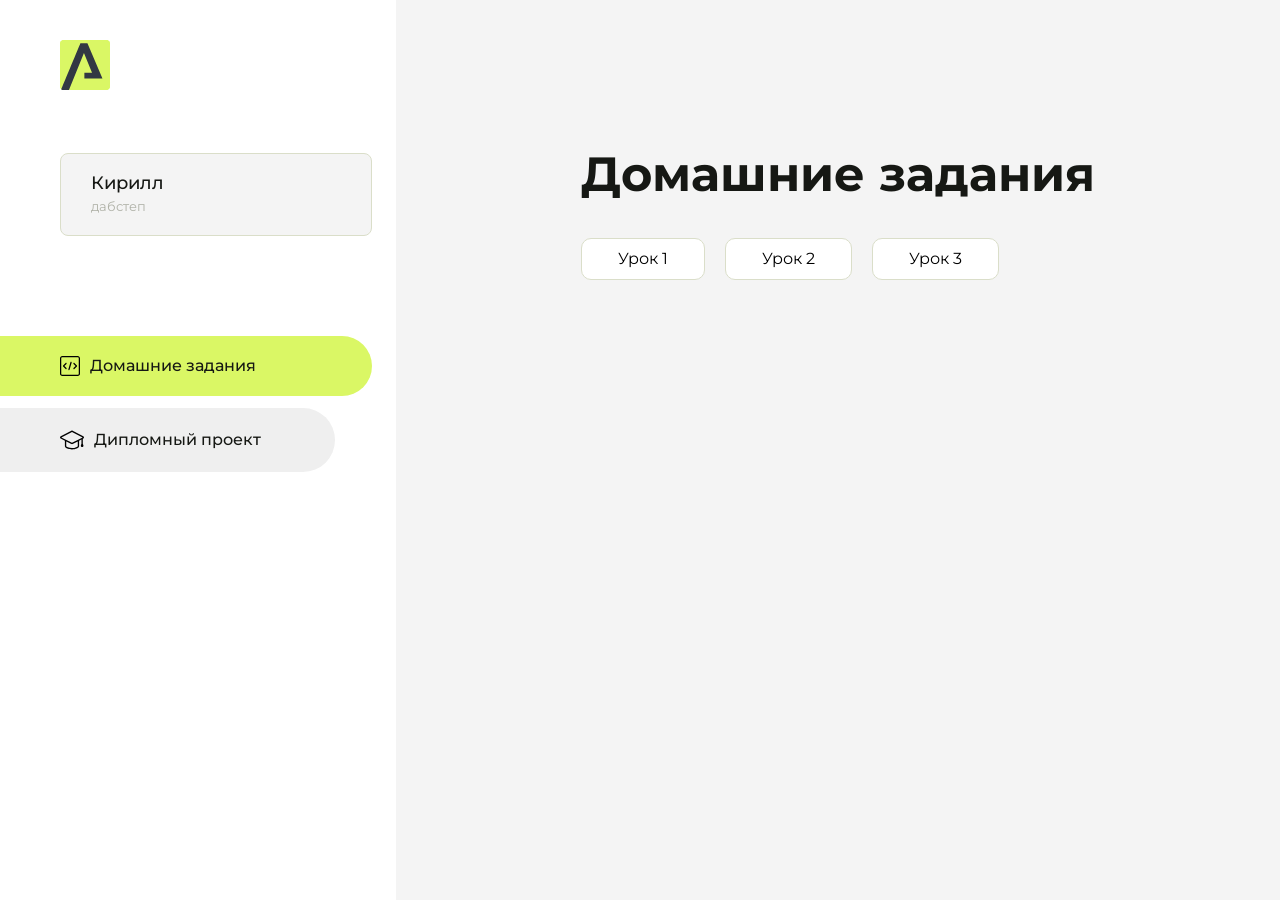
==== index.html @ a3d60d06 "Update index.html" ====
<!DOCTYPE html>
<html lang="en">
<head>
    <meta charset="UTF-8">
    <meta name="viewport" content="width=device-width, initial-scale=1.0">
    <title>Домашняя работа</title>
    <link rel="shortcut icon" href="src/logo.ico" type="image/x-icon">
    <link rel="preconnect" href="https://fonts.googleapis.com">
    <link rel="preconnect" href="https://fonts.gstatic.com" crossorigin>
    <link href="https://fonts.googleapis.com/css2?family=Montserrat:wght@400;500;700&family=Rubik:wght@500&display=swap"
          rel="stylesheet">
    <link rel="stylesheet" href="src/style.css">
</head>
<body id="body">
<div class="overlay" id="overlay"></div>
<div class="layout">
    <div class="burger" id="burger">
        <svg viewBox="0 0 24 24" fill="none" xmlns="http://www.w3.org/2000/svg">
            <g id="SVGRepo_bgCarrier" stroke-width="0"></g>
            <g id="SVGRepo_tracerCarrier" stroke-linecap="round" stroke-linejoin="round"></g>
            <g id="SVGRepo_iconCarrier">
                <path d="M4 18L20 18" stroke="#DAF765" stroke-width="2" stroke-linecap="round"></path>
                <path d="M4 12L20 12" stroke="#DAF765" stroke-width="2" stroke-linecap="round"></path>
                <path d="M4 6L20 6" stroke="#DAF765" stroke-width="2" stroke-linecap="round"></path>
            </g>
        </svg>
    </div>
    <aside class="sidebar" id="sidebar">
        <div class="sidebar__inner">
            <div class="logo">
                <svg width="50" height="50" viewBox="0 0 50 50" fill="none" xmlns="http://www.w3.org/2000/svg">
                    <g clip-path="url(#clip0_513_74730)">
                        <path d="M46.17 -0.257004H3.83C1.57281 -0.257004 -0.257 1.57281 -0.257 3.83V46.17C-0.257 48.4272 1.57281 50.257 3.83 50.257H46.17C48.4272 50.257 50.257 48.4272 50.257 46.17V3.83C50.257 1.57281 48.4272 -0.257004 46.17 -0.257004Z"
                              fill="#DAF765"/>
                        <path d="M24.375 38.4H42.461L27.441 3.1585H20.4355C20.4355 3.1585 6.7895 35.881 1.1945 49.294C2.015 50.0275 3.0945 50.257 3.6945 50.257H8.8445L23.954 13.07L32.0465 32.8285H24.375V38.4Z"
                              fill="#323843"/>
                    </g>
                    <defs>
                        <clipPath id="clip0_513_74730">
                            <rect width="50" height="50" fill="white"/>
                        </clipPath>
                    </defs>
                </svg>
            </div>
            <div class="sidebar__user">
                <div class="sidebar__name">Кирилл</div>
                <div class="sidebar__text">дабстеп</div>
            </div>
            <div class="sidebar__tabs">
                <div class="sidebar__item">
                    <button class="sidebar__button active" id="tasks">
                        <svg xmlns="http://www.w3.org/2000/svg" width="20" height="20" viewBox="0 0 20 20" fill="none">
                            <g clip-path="url(#clip0_704_74543)">
                                <path d="M17.7083 20H2.29167C1.0275 20 0 18.9725 0 17.7083V2.29167C0 1.0275 1.0275 0 2.29167 0H17.7083C18.9725 0 20 1.0275 20 2.29167V17.7083C20 18.9725 18.9725 20 17.7083 20ZM2.29167 1.25C1.7175 1.25 1.25 1.7175 1.25 2.29167V17.7083C1.25 18.2825 1.7175 18.75 2.29167 18.75H17.7083C18.2825 18.75 18.75 18.2825 18.75 17.7083V2.29167C18.75 1.7175 18.2825 1.25 17.7083 1.25H2.29167Z"
                                      fill="black"/>
                                <path d="M6.04167 13.125C5.88167 13.125 5.72167 13.0642 5.6 12.9417L3.1 10.4417C2.85583 10.1975 2.85583 9.80167 3.1 9.5575L5.6 7.0575C5.84417 6.81333 6.24 6.81333 6.48417 7.0575C6.72833 7.30167 6.72833 7.6975 6.48417 7.94167L4.42583 10L6.48417 12.0583C6.72833 12.3025 6.72833 12.6983 6.48417 12.9425C6.36167 13.0642 6.20167 13.125 6.04167 13.125Z"
                                      fill="black"/>
                                <path d="M8.95833 14.1667C8.9 14.1667 8.84 14.1583 8.78167 14.1417C8.45083 14.0442 8.26083 13.6967 8.35833 13.3658L10.4417 6.28251C10.5392 5.95084 10.8892 5.76417 11.2175 5.85917C11.5483 5.95667 11.7383 6.30417 11.6408 6.63501L9.5575 13.7183C9.47833 13.9908 9.22833 14.1667 8.95833 14.1667Z"
                                      fill="black"/>
                                <path d="M13.9583 13.125C13.7983 13.125 13.6383 13.0642 13.5167 12.9417C13.2725 12.6975 13.2725 12.3017 13.5167 12.0575L15.575 9.99916L13.5167 7.94083C13.2725 7.69666 13.2725 7.30083 13.5167 7.05666C13.7608 6.81249 14.1567 6.81249 14.4008 7.05666L16.9008 9.55666C17.145 9.80083 17.145 10.1967 16.9008 10.4408L14.4008 12.9408C14.2783 13.0642 14.1183 13.125 13.9583 13.125Z"
                                      fill="black"/>
                            </g>
                            <defs>
                                <clipPath id="clip0_704_74543">
                                    <rect width="20" height="20" fill="white"/>
                                </clipPath>
                            </defs>
                        </svg>
                        <span>Домашние задания</span></button>
                </div>
                <div class="sidebar__item">
                    <button class="sidebar__button" id="diplom">
                        <svg xmlns="http://www.w3.org/2000/svg" width="24" height="24" viewBox="0 0 24 24" fill="none">
                            <g clip-path="url(#clip0_704_74553)">
                                <path d="M23.2628 10.5971C23.7176 10.365 24 9.90375 24 9.39337C24 8.883 23.7176 8.42175 23.2628 8.18962L12.6135 2.75362C12.2291 2.55824 11.7705 2.55787 11.3854 2.75399L0.736875 8.19C0.282375 8.42175 0 8.883 0 9.39337C0 9.90375 0.282375 10.365 0.736875 10.5971L4.89038 12.7177V18.2074C4.89038 19.8154 8.412 21.393 12 21.393C15.5884 21.393 19.1096 19.815 19.1096 18.2074V12.7174L21.4609 11.517V15.8017L20.901 17.2305C20.7409 17.6389 20.7934 18.0994 21.0405 18.4616C21.2876 18.8246 21.6979 19.041 22.1366 19.041C22.5754 19.041 22.9852 18.8246 23.2324 18.462C23.4795 18.099 23.532 17.6385 23.3719 17.2301L22.8124 15.8021V10.827L23.2628 10.5971ZM17.7623 18.1721C17.6198 18.6375 15.3491 20.0419 12 20.0419C8.65088 20.0419 6.38025 18.6375 6.2415 18.2074V12.3037L6.23887 12.3019C6.23812 12.057 6.1065 11.8207 5.87325 11.7019L1.3515 9.39337L12 3.95737L22.6489 9.39337L12 14.8294L5.87325 11.7019C5.54063 11.5331 4.6695 11.6674 4.5 12C4.33012 12.3322 4.55813 12.5479 4.89038 12.7177L11.3857 16.0331C11.5781 16.1314 11.7889 16.1805 12 16.1805C12.2107 16.1805 12.4222 16.1314 12.6146 16.0331L17.7593 13.407L17.7623 18.1721Z"
                                      fill="black"/>
                            </g>
                            <defs>
                                <clipPath id="clip0_704_74553">
                                    <rect width="24" height="24" fill="white"/>
                                </clipPath>
                            </defs>
                        </svg>
                        <span>Дипломный проект</span></button>
                </div>
            </div>
        </div>

    </aside>
    <div class="content">
        <div class="container">
            <div class="content__block" id="tasksBlock">
                <div class="content__title">Домашние задания</div>
                <ul class="content__list">
                    <li class="content__list-item">
                        <a href="govno/index.html">Урок 1</a>
                    </li>
                    <li class="content__list-item">
                        <a href="first/index.html">Урок 2</a>
                    </li>
                    <li class="content__list-item">
                        <a href="asdsdaasdsdasdaasd">Урок 3</a>
                    </li>
                </ul>
            </div>
            <div class="content__block hidden" id="diplomBlock">
                <div class="content__title">Дипломный проект</div>
                <div class="content__list-diplom">
                    <a href="ПАПКА-С-НОМЕРОМ-УРОКА">Ссылка на ДЗ</a>
                </div>
                <div class="content__decor">
                    <div class="content__decor-text">Давай проверим, чему ты научился!</div>
                    <div class="content__decor-img">
                        <img src="src/decor.png" alt="decor">
                    </div>
                </div>
            </div>
        </div>
    </div>
</div>
<script src="src/index.js"></script>
</body>
</html>
---- src/style.css ----
*{padding: 0;margin: 0;border: 0;}
*,*:before,*:after{-webkit-box-sizing: border-box;box-sizing: border-box;}
:focus,:active{outline: none;}
a:focus,a:active{outline: none;}
nav,footer,header,aside{display: block;}
html,body{
    height:100%;width:100%;
    font-size:100%;line-height:1;-ms-text-size-adjust:100%;-moz-text-size-adjust:100%;-webkit-text-size-adjust:100%;}
input,button,textarea{font-family:inherit;}
input::-ms-clear{display: none;}
button{cursor: pointer;}
button::-moz-focus-inner{padding:0;border:0;}
a,a:visited{text-decoration: none;}
a:hover{text-decoration: none;}
ul li{list-style: none;}
img{vertical-align: top;}
h1,h2,h3,h4,h5,h6{font-size:inherit;font-weight: inherit;}
a{color:inherit;}



body {
    font-family: "Montserrat",SansSerif;
    color: black;
}

body.overflow {
    overflow: hidden;
}



.layout {
    display: -webkit-box;
    display: -ms-flexbox;
    display: flex;
    min-height: 100vh;
}

.sidebar {
    padding: 40px 24px 40px 0;
    -ms-flex-negative: 0;
    flex-shrink: 0;
    background-color: white;
}



.content {
    -webkit-box-flex: 1;
    -ms-flex-positive: 1;
    flex-grow: 1;
    background-color: #F4F4F4;
}

.container {
    display: -webkit-box;
    display: -ms-flexbox;
    display: flex;
    -webkit-box-orient: vertical;
    -webkit-box-direction: normal;
    -ms-flex-direction: column;
    flex-direction: column;
    -webkit-box-pack: center;
    -ms-flex-pack: center;
    justify-content: center;
    -webkit-box-align: center;
    -ms-flex-align: center;
    align-items: center;
    padding: 150px 60px 80px 60px;
}


.logo {
    margin-left: 60px;
    margin-bottom: 60px;
}

.sidebar__user {
    background-color: #F4F4F4;
    padding: 20px 30px;
    margin-left: 60px;
    margin-bottom: 100px;
    border-radius: 8px;
    border: 1px solid #DADEC9;
}

.sidebar__name {
    color:#161814;
    font-size: 18px;
    font-weight: 500;
    margin-bottom: 6px;
}

.sidebar__text {
    color: #AFB1A7;
    font-size: 13px;
    font-weight: 400;
    line-height: 130%; /* 16.9px */
}

.sidebar__item {
    width: 372px;
}

.sidebar__button {
    display: -webkit-box;
    display: -ms-flexbox;
    display: flex;
    -webkit-box-align: center;
    -ms-flex-align: center;
    align-items: center;
    gap: 10px;
    padding: 20px 60px;
    margin-bottom: 12px;
    border-radius: 0px 100px 100px 0px;
    -webkit-transition: all .5s;
    -o-transition: all .5s;
    transition: all .5s;
    cursor: pointer;
    width: 90%;
    color:#161814;
    font-size: 16px;
    font-weight: 500;
}

.sidebar__button.active , .sidebar__button:hover {
    width: 100%;
    background-color: #DAF765;
}


.content__title {
    color: #161814;
    font-size: 48px;
    font-weight: 700;
    margin-bottom: 40px;
}

.content__list {
    display: -webkit-box;
    display: -ms-flexbox;
    display: flex;
    -webkit-box-align: center;
    -ms-flex-align: center;
    align-items: center;
    -ms-flex-wrap: wrap;
    flex-wrap: wrap;
    gap: 20px;
}



.content__list-item  {
    cursor: pointer;
    padding: 12px 18px;
    background-color: #fff;
    border-radius: 10px;
    border: 1px solid #DADEC9;
    -webkit-transition: all .3s;
    -o-transition: all .3s;
    transition: all .3s;
}

.content__list-item:hover,.content__list-diplom:hover {
    background-color: #AFB1A7;
}

li a {
    padding: 12px 18px;

}


.content__list-diplom {
    -webkit-transition: all .3s;
    -o-transition: all .3s;
    transition: all .3s;
    display: inline-block;
    padding: 12px 18px;
    background-color: #fff;
    border-radius: 10px;
    border: 1px solid #DADEC9;
}

.content__decor {
    display: -webkit-box;
    display: -ms-flexbox;
    display: flex;
    -webkit-box-align: center;
    -ms-flex-align: center;
    align-items: center;
}

.content__decor-text {
    color:#BEDD44;
    font-size: 36px;
    font-weight: 700;
    line-height: 110%; /* 39.6px */
}

.content__block {
    max-width: 1200px;
}

.content__block.hidden {
    display: none;
}

.content__decor-img img{
    width: 100%;
}

.burger {
    display: none;
    padding: 5px;
    position: fixed;
    top: 3%;
    right: 7%;
    width: 40px;
    height: 40px;
    background-color: #161814;
    border-radius: 50%;
    z-index: 10;
    border: 1px solid #DAF765;
}

@media (max-width: 768px) {
    .burger {
        display: block;
    }

    .sidebar {
        -webkit-transition: all .3s;
        -o-transition: all .3s;
        transition: all .3s;
        -webkit-transform: translateX(-100%);
        -ms-transform: translateX(-100%);
        transform: translateX(-100%);
        position: fixed;
        top: 0;
        left: 0;
        bottom: 0;
        z-index: 5;
    }

    .sidebar.show {
        -webkit-transform: translateX(0%);
        -ms-transform: translateX(0%);
        transform: translateX(0%);
    }

    .overlay {
        opacity: 0;
        pointer-events: none;
        -webkit-transition: all .3s;
        -o-transition: all .3s;
        transition: all .3s;
        position: absolute;
        top: 0;
        right: 0;
        left: 0;
        bottom: 0;
        z-index: 3;
        background-color: #000000e0;
    }

    .overlay.show {
        opacity: 1;
        pointer-events: all;
    }

    .container {
        padding: 40px 20px;
        min-height: 100%;
    }

    .content__decor {
        margin-top: 20px;
        -webkit-box-orient: vertical;
        -webkit-box-direction: normal;
        -ms-flex-direction: column;
        flex-direction: column;
    }
}

@media (max-width: 400px) {
    .sidebar__user {
        margin-left: 0;
    }
}
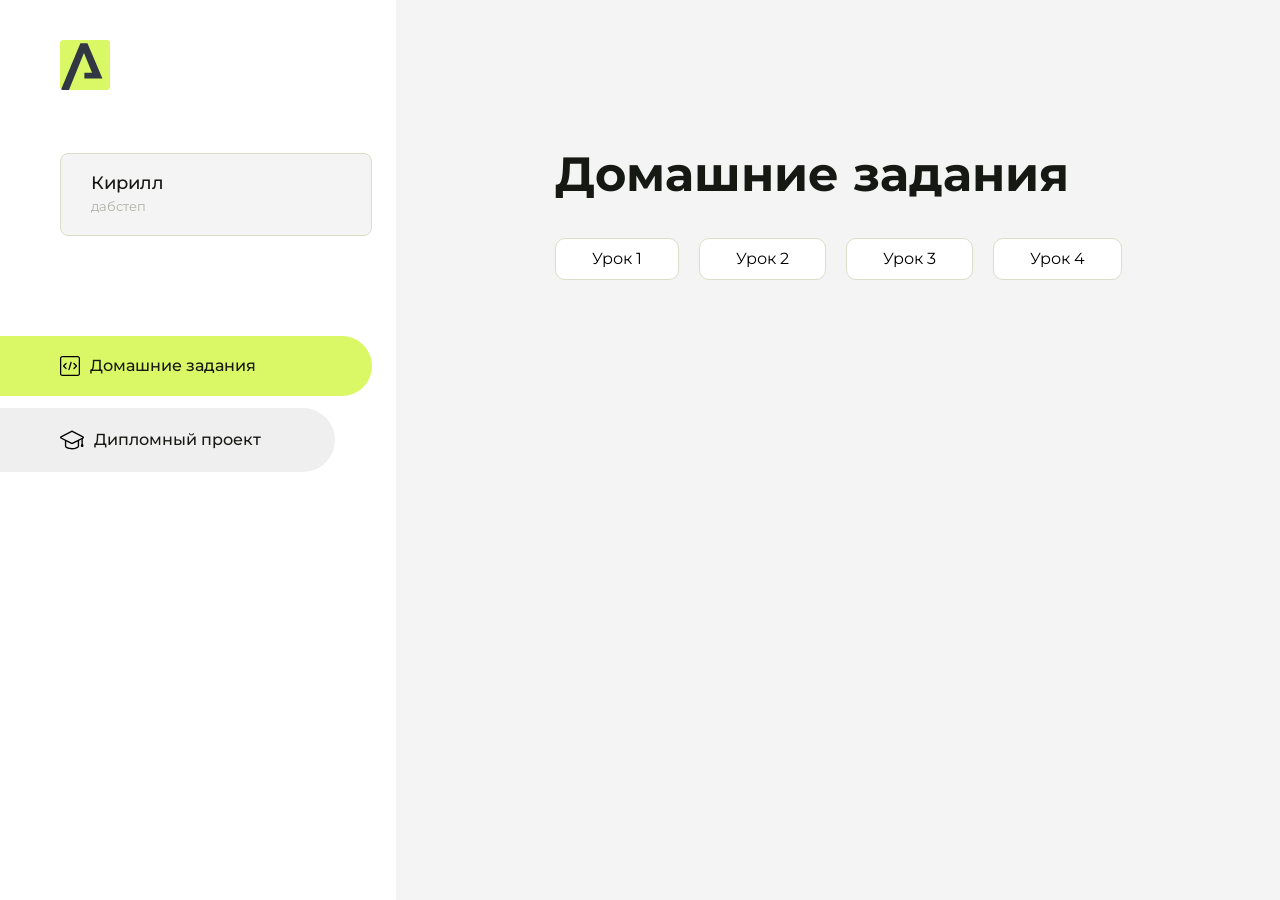
==== commit 2ca82121: "Update index.html" ====
--- a/index.html
+++ b/index.html
@@ -96,10 +96,13 @@
                         <a href="govno/index.html">Урок 1</a>
                     </li>
                     <li class="content__list-item">
-                        <a href="first/index.html">Урок 2</a>
+                        <a href="./first/index.html">Урок 2</a>
                     </li>
                     <li class="content__list-item">
-                        <a href="asdsdaasdsdasdaasd">Урок 3</a>
+                        <a href="./таблицы/index.html">Урок 3</a>
+                    </li>
+                    <li class="content__list-item">
+                        <a href="asdsdaasdsdasdaasd">Урок 4</a>
                     </li>
                 </ul>
             </div>
@@ -123,3 +126,4 @@
 </html>
 
 
+
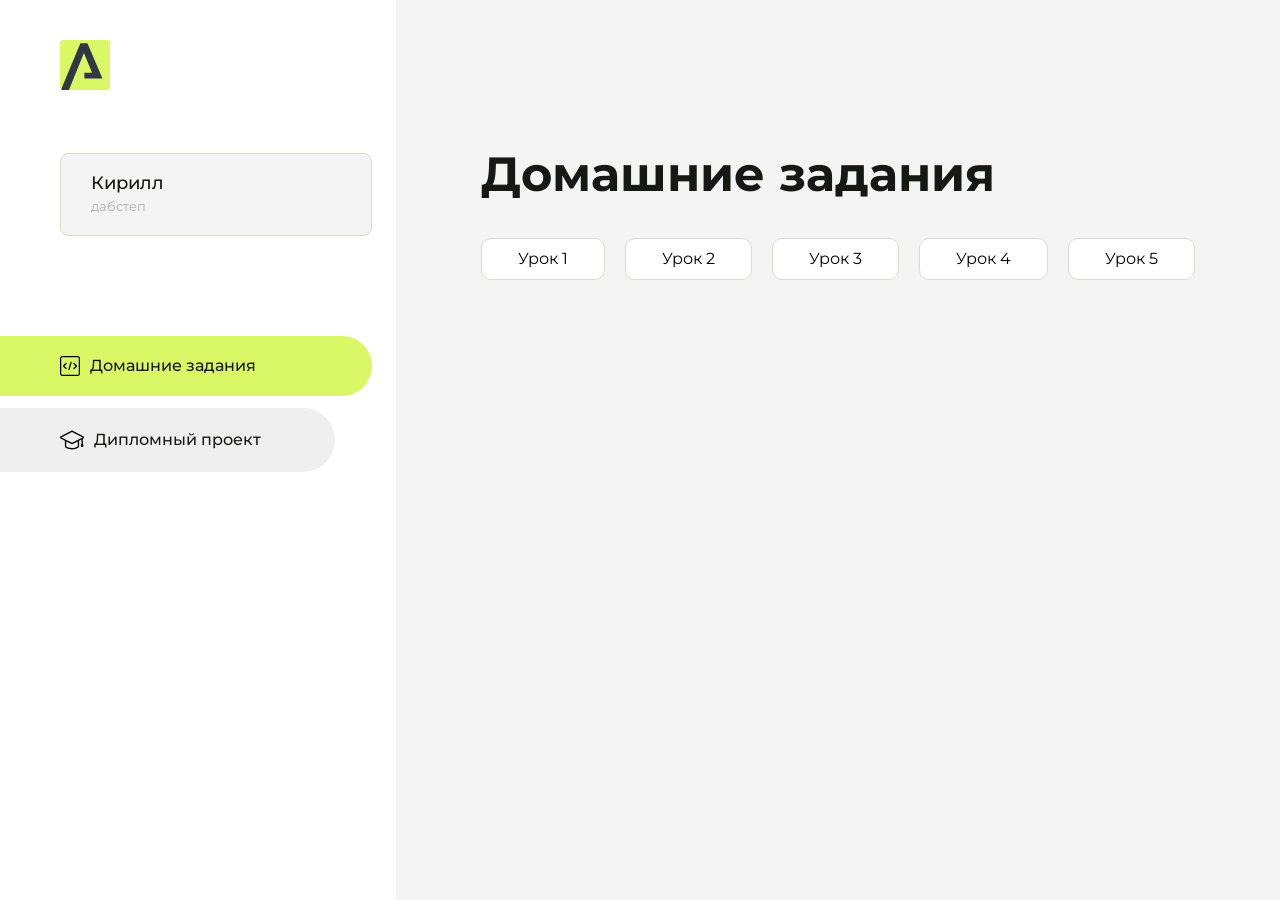
==== commit fef8bfb4: "Update index.html" ====
--- a/index.html
+++ b/index.html
@@ -102,7 +102,10 @@
                         <a href="./таблицы/index.html">Урок 3</a>
                     </li>
                     <li class="content__list-item">
-                        <a href="asdsdaasdsdasdaasd">Урок 4</a>
+                        <a href="./formi2/index.html">Урок 4</a>
+                    </li>
+                    <li class="content__list-item">
+                        <a href="asdsdaasdsdasdaasd">Урок 5</a>
                     </li>
                 </ul>
             </div>
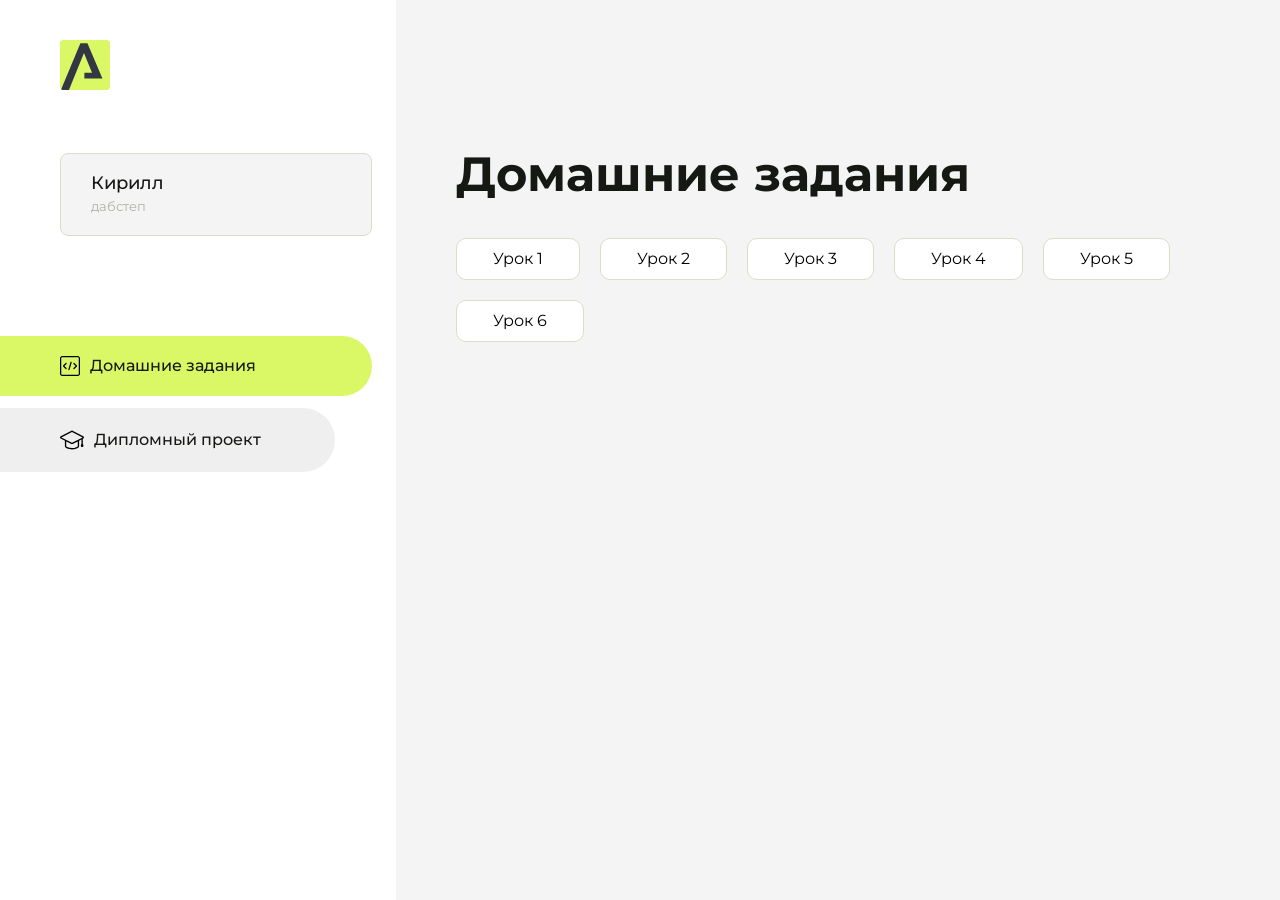
==== commit cb1f4eff: "Update index.html" ====
--- a/index.html
+++ b/index.html
@@ -105,7 +105,10 @@
                         <a href="./formi2/index.html">Урок 4</a>
                     </li>
                     <li class="content__list-item">
-                        <a href="asdsdaasdsdasdaasd">Урок 5</a>
+                        <a href="./verstka/article.html">Урок 5</a>
+                    </li>
+                     <li class="content__list-item">
+                        <a href="asdsdaasdsdasdaasd">Урок 6</a>
                     </li>
                 </ul>
             </div>
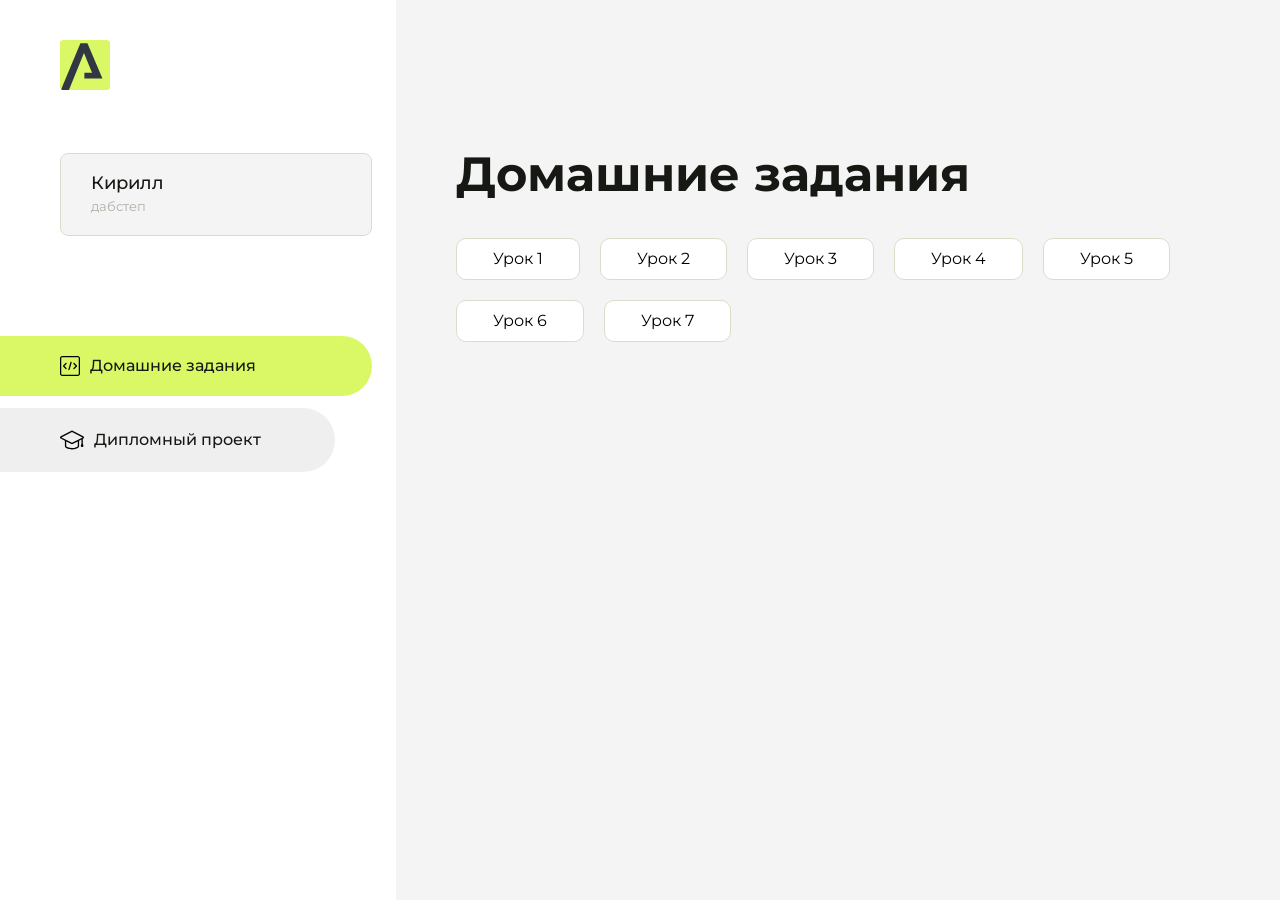
==== commit 9a1fe01f: "Update index.html" ====
--- a/index.html
+++ b/index.html
@@ -108,7 +108,10 @@
                         <a href="./verstka/article.html">Урок 5</a>
                     </li>
                      <li class="content__list-item">
-                        <a href="asdsdaasdsdasdaasd">Урок 6</a>
+                        <a href="./flexbox/index.html">Урок 6</a>
+                    </li>
+                    <li class="content__list-item">
+                        <a href="asdsdaasdsdasdaasd">Урок 7</a>
                     </li>
                 </ul>
             </div>
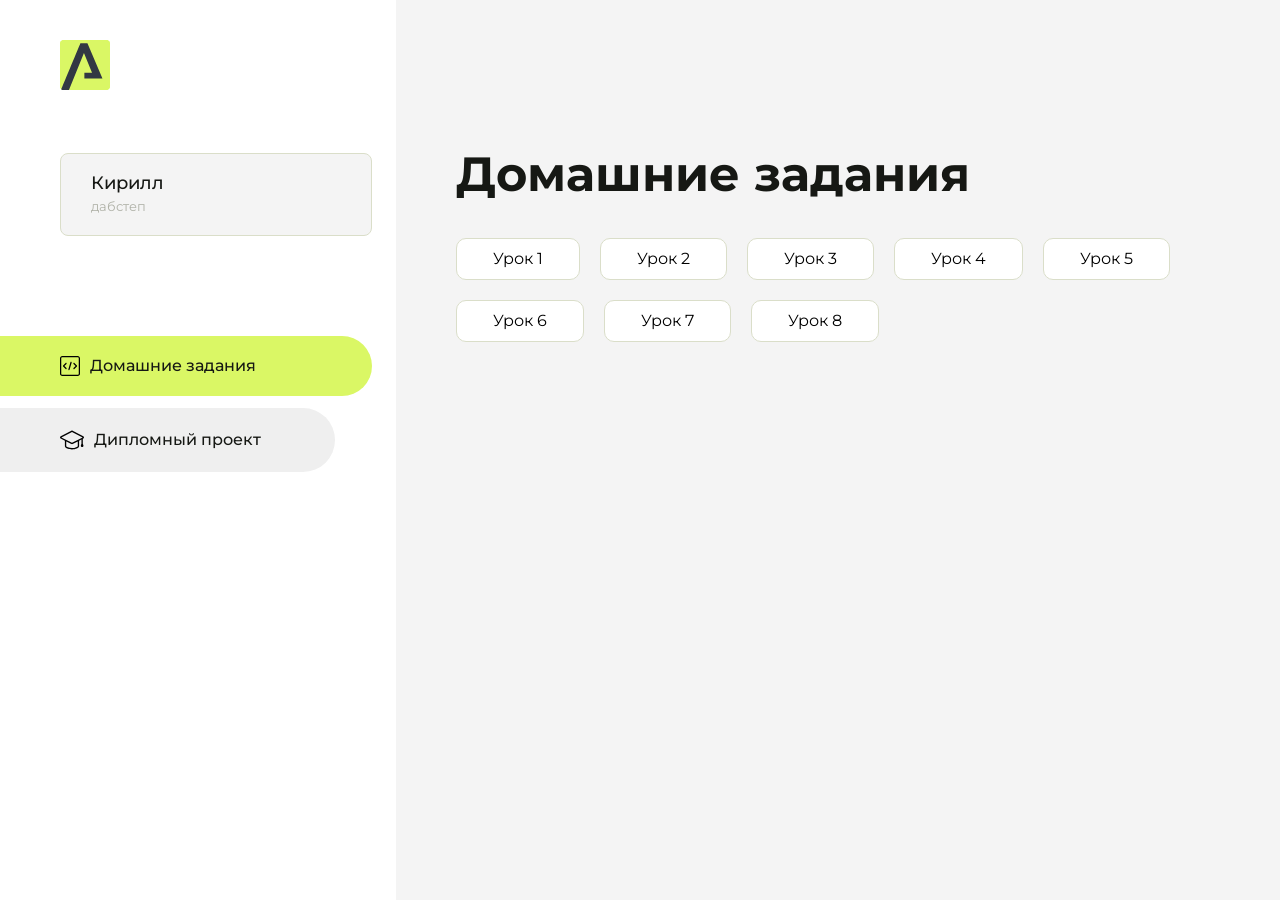
==== commit 5840e7f2: "Update index.html" ====
--- a/index.html
+++ b/index.html
@@ -113,6 +113,9 @@
                     <li class="content__list-item">
                         <a href="asdsdaasdsdasdaasd">Урок 7</a>
                     </li>
+                     <li class="content__list-item">
+                        <a href="asdsdaasdsdasdaasd">Урок 8</a>
+                    </li>
                 </ul>
             </div>
             <div class="content__block hidden" id="diplomBlock">
